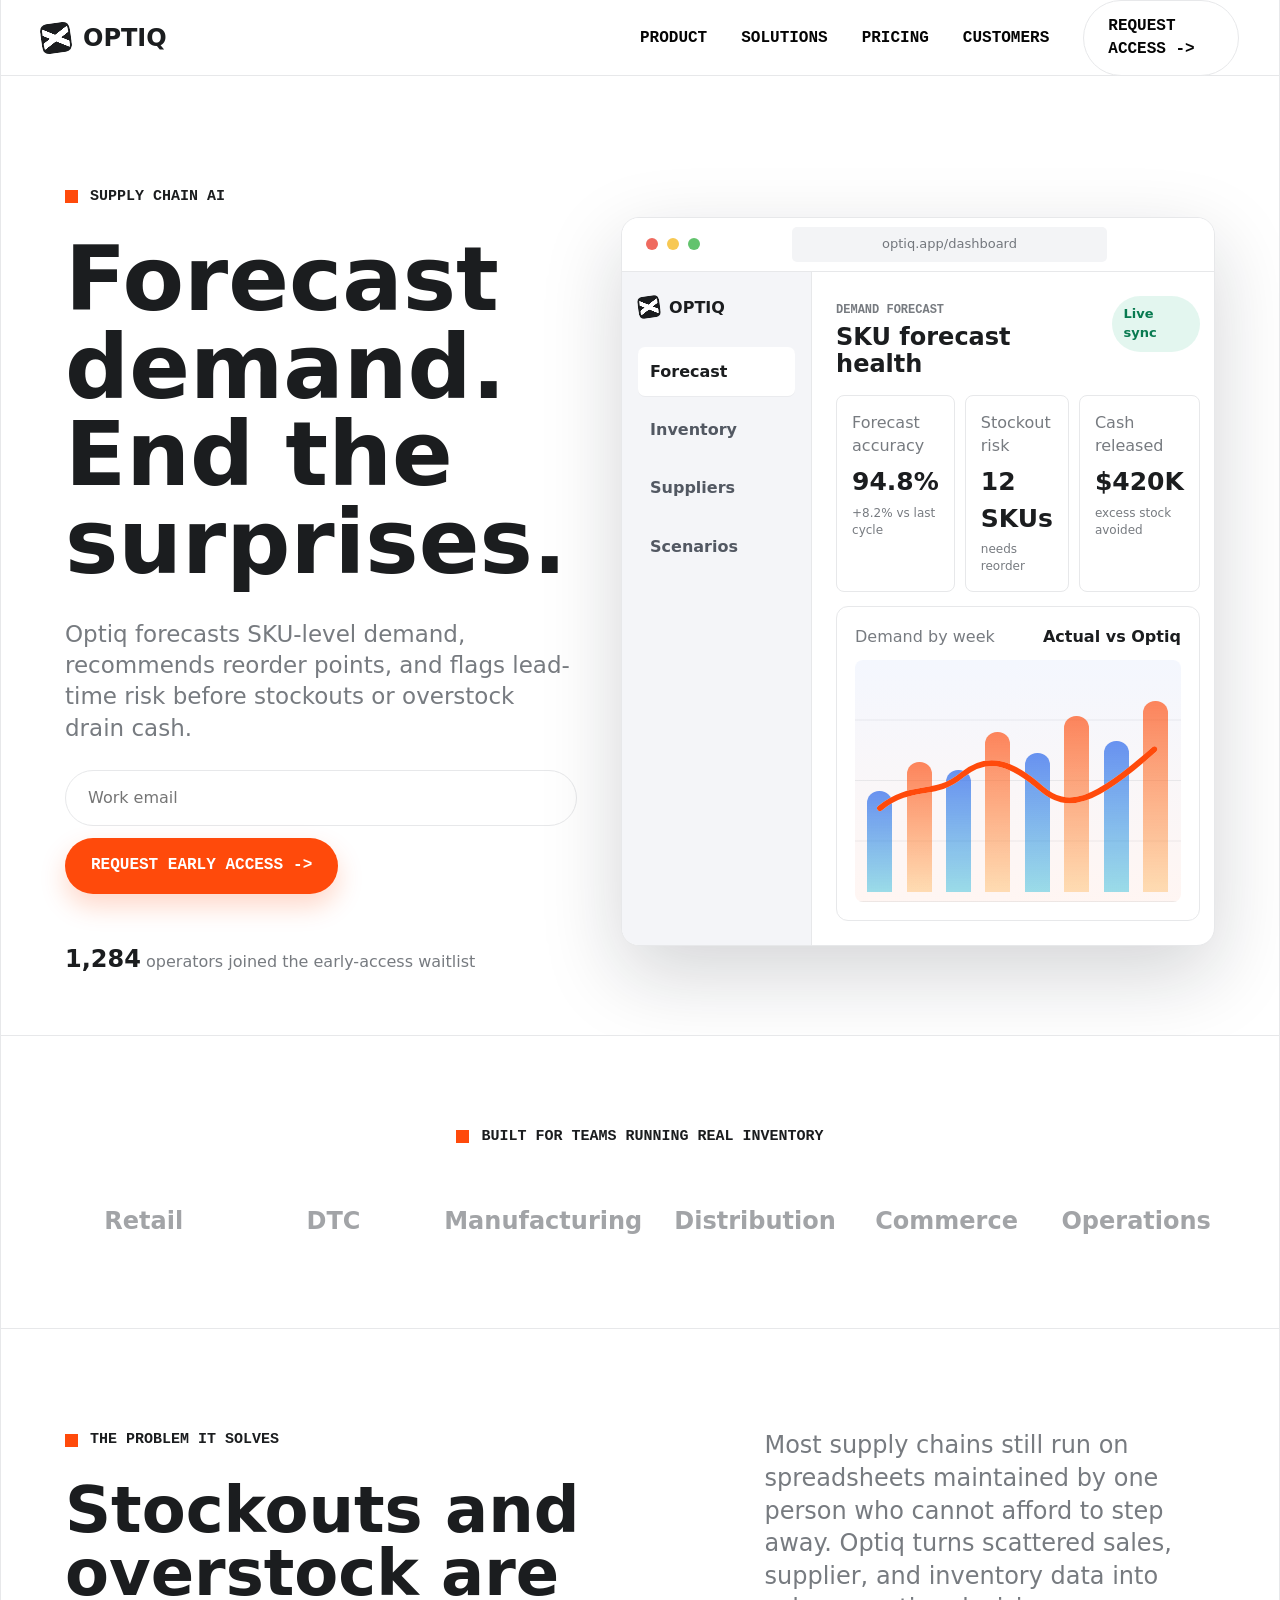
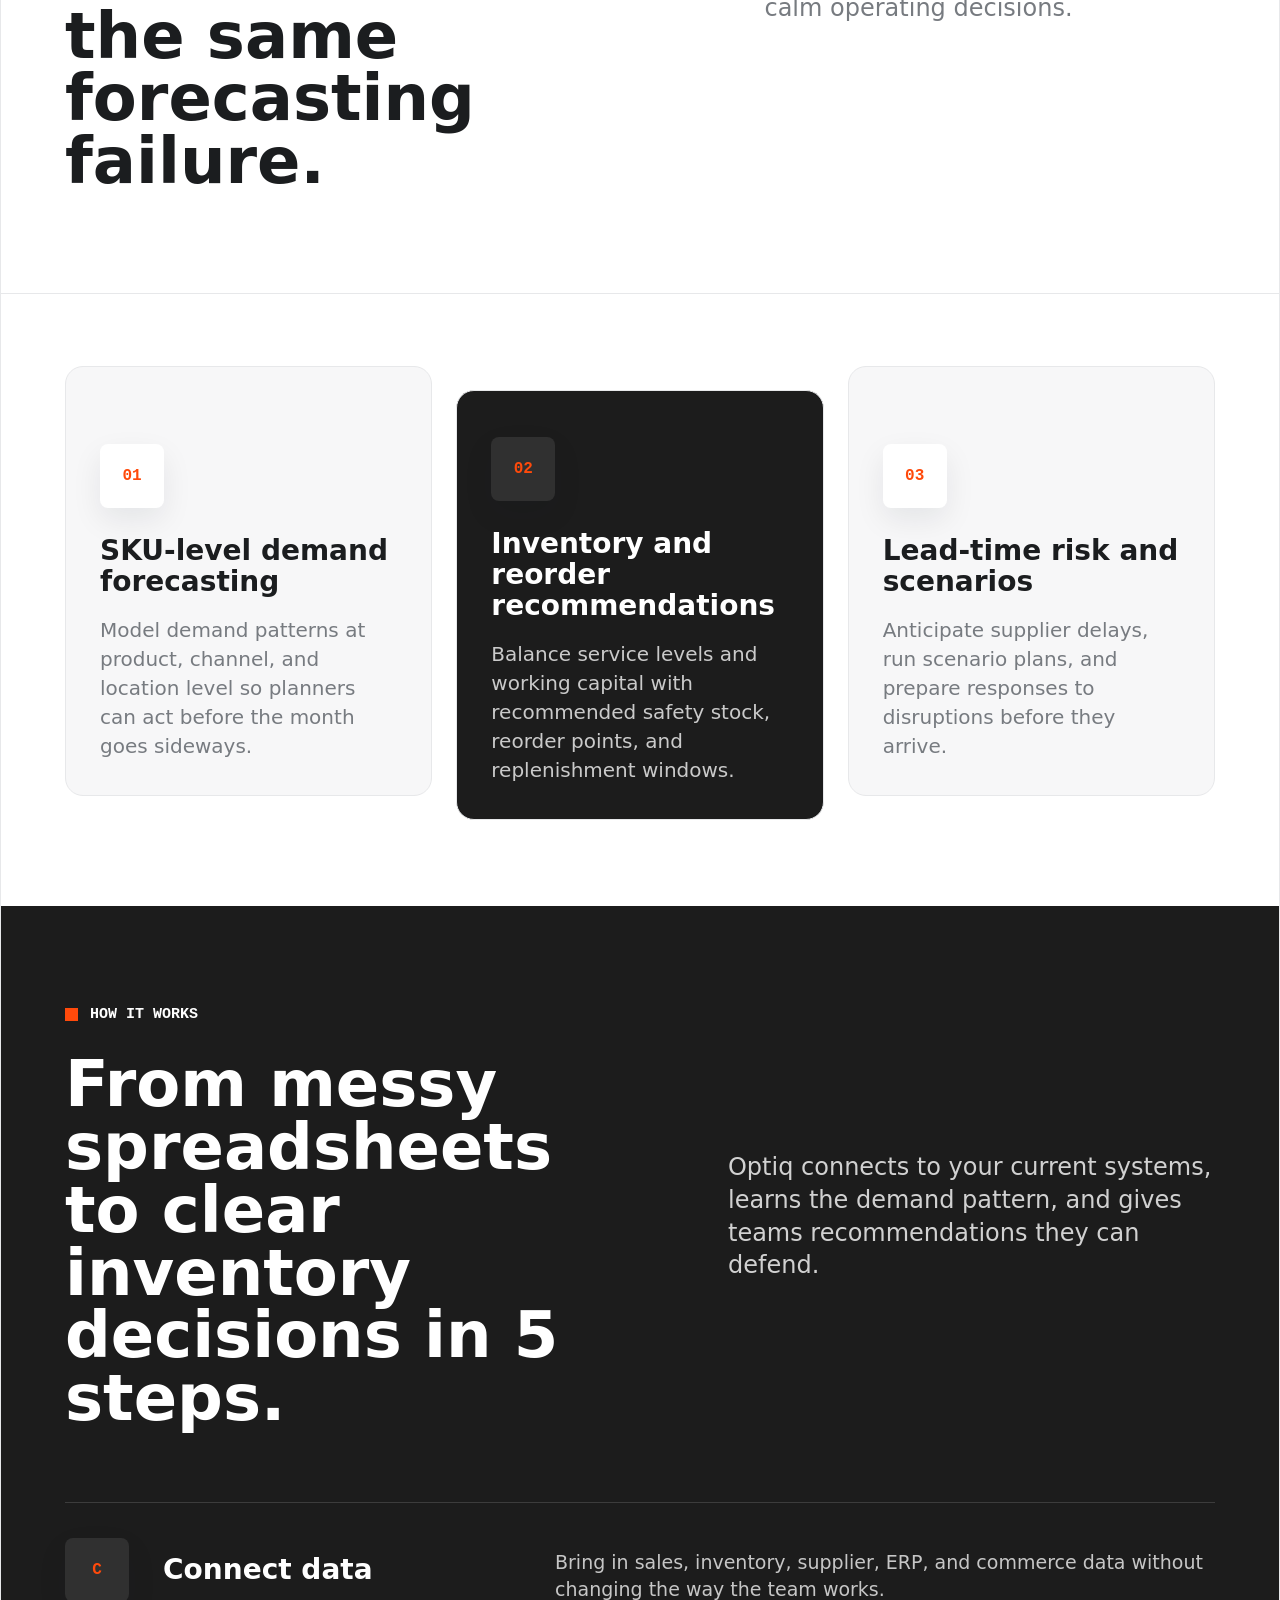
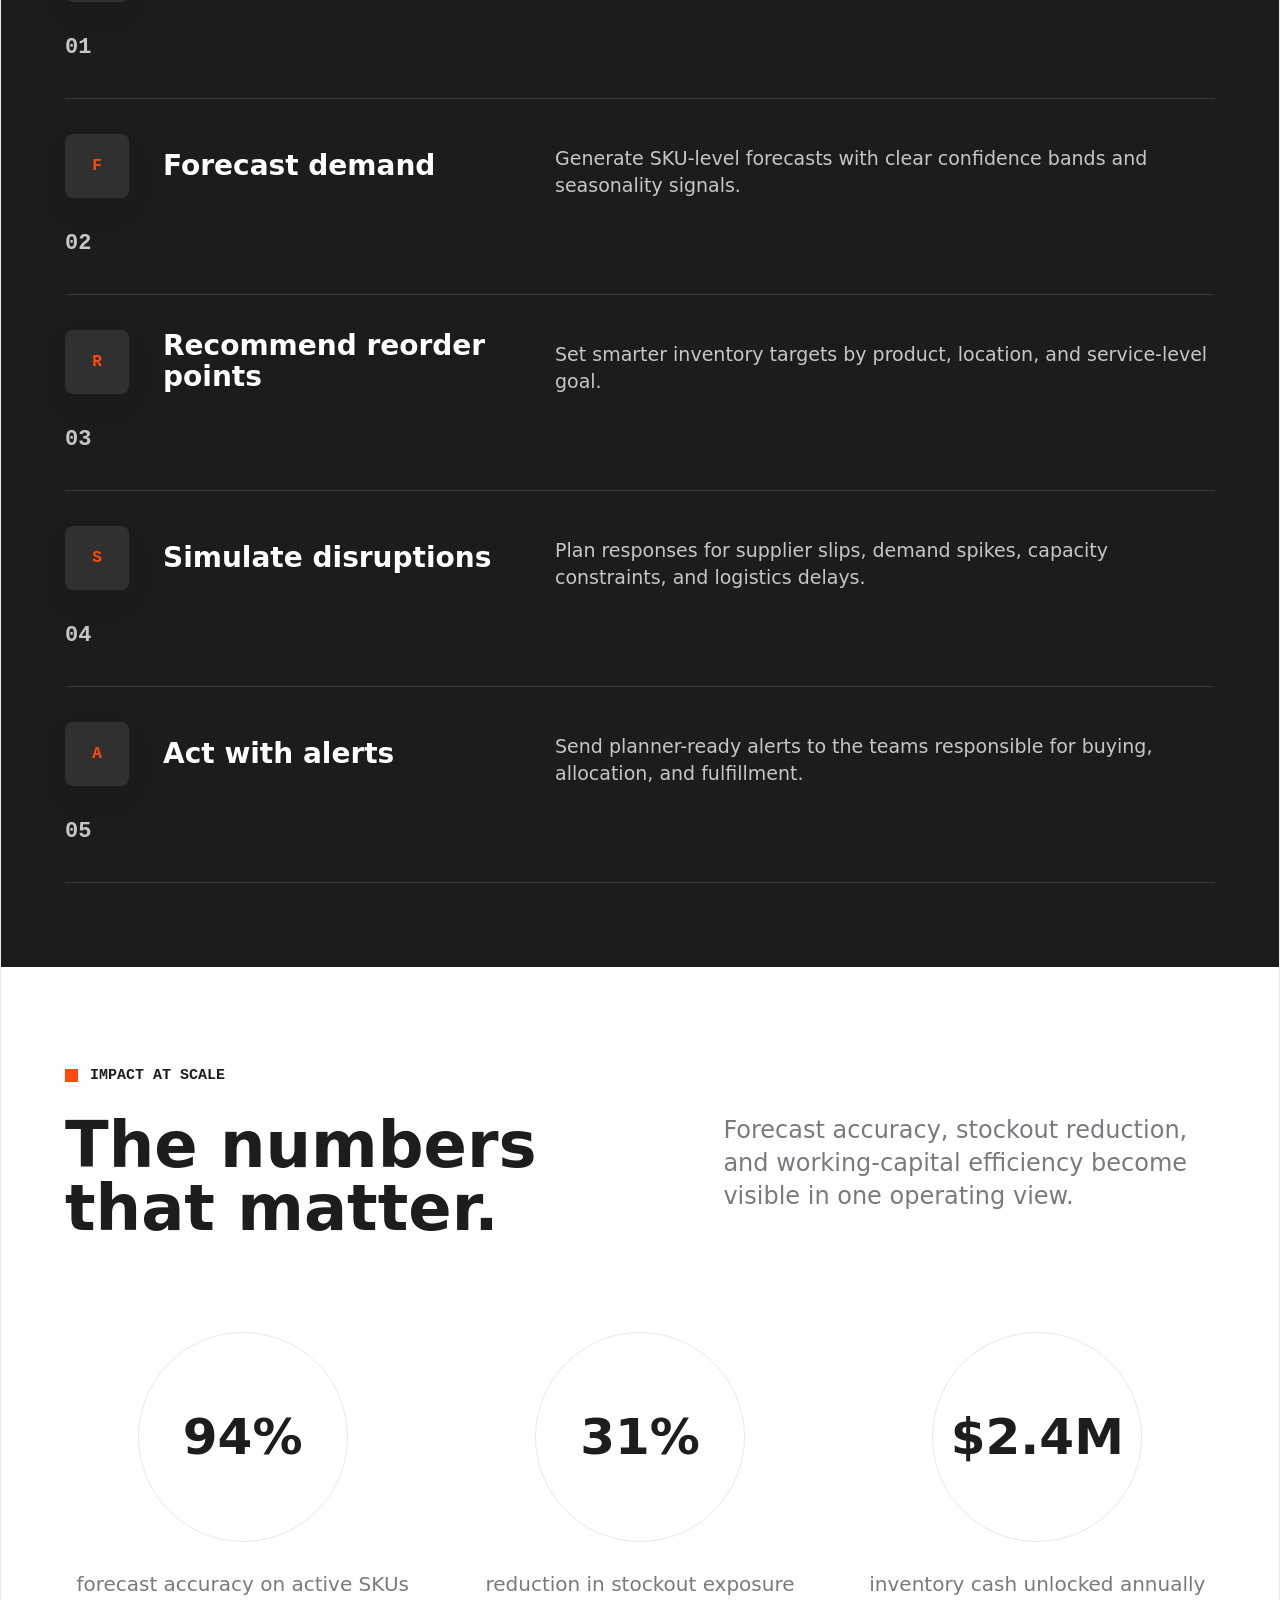
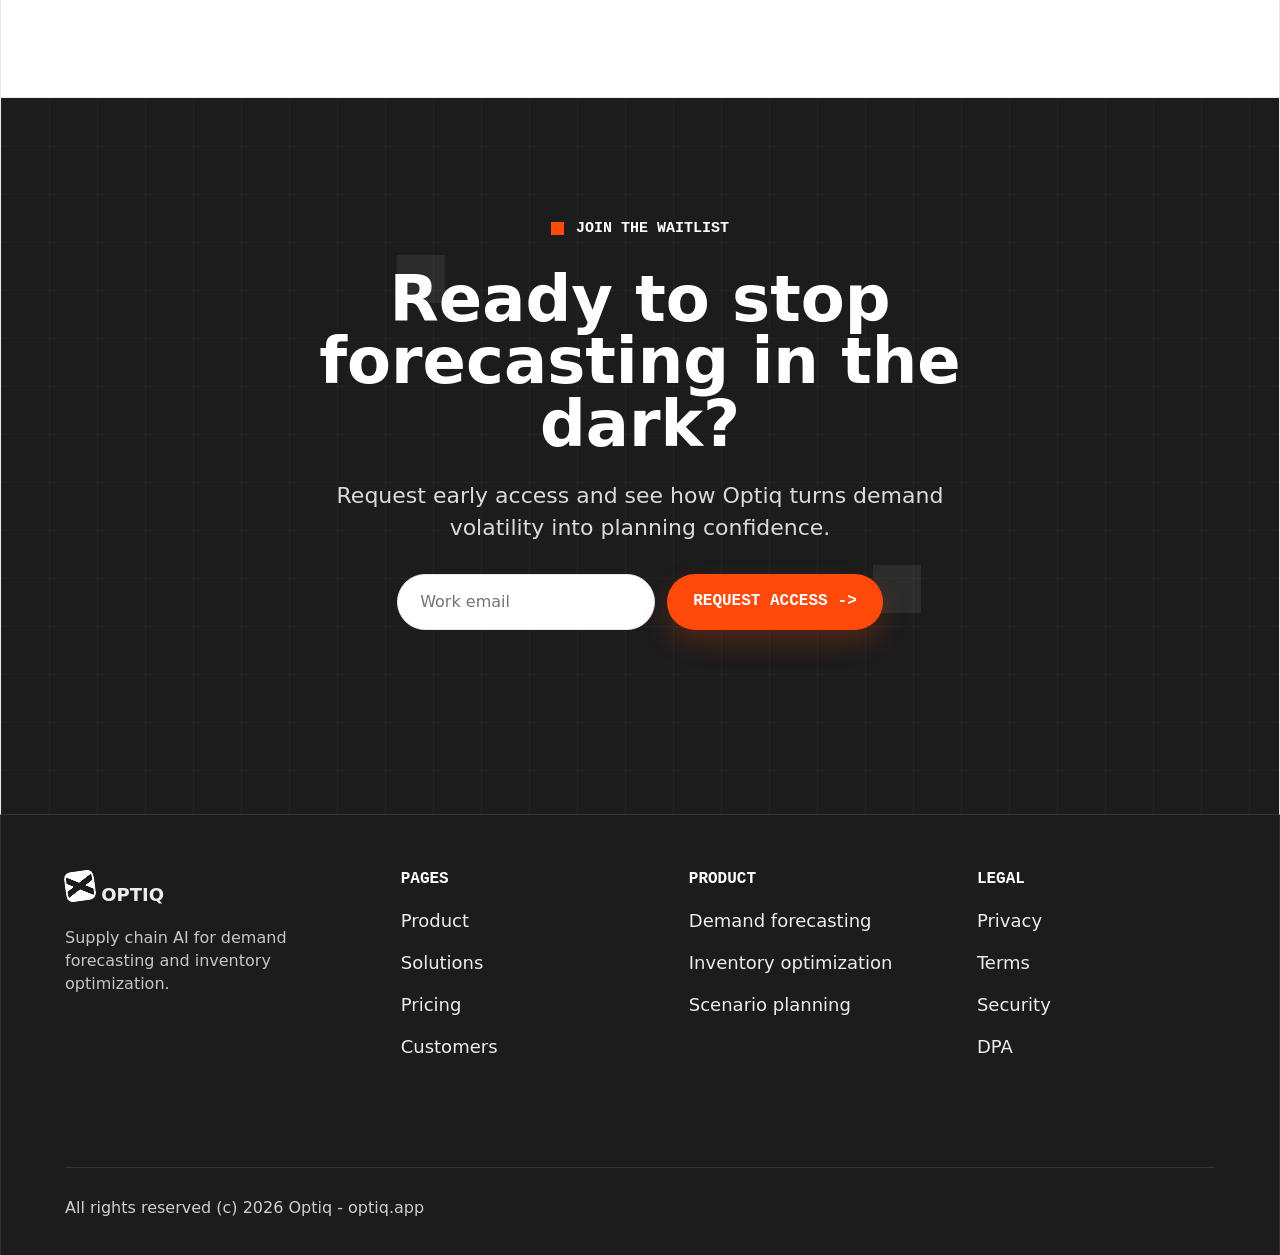
==== index.html @ a468dc21 "Add files via upload" ====
<!doctype html>
<html lang="en">
  <head>
    <meta charset="utf-8">
    <meta name="viewport" content="width=device-width, initial-scale=1">
    <title>Optiq - Demand Forecasting & Inventory Optimization</title>
    <meta name="description" content="Supply chain AI for demand forecasting, inventory optimization, reorder recommendations, lead-time prediction, and scenario planning.">
    <meta property="og:title" content="Optiq - Demand Forecasting & Inventory Optimization">
    <meta property="og:description" content="Forecast demand. End the surprises.">
    <meta property="og:type" content="website">
    <meta property="og:url" content="https://optiq.app">
    <link rel="stylesheet" href="styles.css">
  </head>
  <body>
    <header class="site-header" data-header>
      <a class="brand" href="index.html" aria-label="Optiq home">
        <span class="brand-mark" aria-hidden="true"></span>
        <span>OPTIQ</span>
      </a>
      <button class="menu-toggle" type="button" data-menu-toggle aria-label="Open menu" aria-expanded="false">
        <span></span>
        <span></span>
      </button>
      <nav class="site-nav" data-site-nav aria-label="Primary navigation">
        <a href="product.html">Product</a>
        <a href="solutions.html">Solutions</a>
        <a href="pricing.html">Pricing</a>
        <a href="customers.html">Customers</a>
        <a class="nav-cta" href="#waitlist">Request access <span aria-hidden="true">-&gt;</span></a>
      </nav>
    </header>

    <main>
      <section class="hero page-grid">
        <div class="hero-copy">
          <div class="eyebrow">
            <span></span>
            Supply Chain AI
          </div>
          <h1>Forecast demand. End the surprises.</h1>
          <p class="hero-lede">
            Optiq forecasts SKU-level demand, recommends reorder points, and flags lead-time risk before stockouts or overstock drain cash.
          </p>
          <form class="waitlist-form" data-waitlist-form>
            <label class="sr-only" for="home-email">Work email</label>
            <input id="home-email" type="email" name="email" placeholder="Work email" autocomplete="email" required>
            <button class="btn btn-primary" type="submit">Request early access <span aria-hidden="true">-&gt;</span></button>
            <p class="form-message" data-form-message aria-live="polite"></p>
          </form>
          <div class="counter-line">
            <strong data-waitlist-count>1,284</strong>
            operators joined the early-access waitlist
          </div>
        </div>

        <div class="hero-visual" aria-label="Demand forecast and inventory dashboard mockup">
          <div class="soft-bg"></div>
          <div class="browser-frame dashboard-frame">
            <div class="browser-top">
              <span class="dot red"></span>
              <span class="dot yellow"></span>
              <span class="dot green"></span>
              <span class="url">optiq.app/dashboard</span>
            </div>
            <div class="dashboard-shell">
              <aside class="dash-sidebar">
                <div class="mini-brand">
                  <span class="brand-mark small"></span>
                  <b>OPTIQ</b>
                </div>
                <span class="sidebar-pill active">Forecast</span>
                <span class="sidebar-pill">Inventory</span>
                <span class="sidebar-pill">Suppliers</span>
                <span class="sidebar-pill">Scenarios</span>
              </aside>
              <section class="dash-main">
                <div class="dash-toolbar">
                  <div>
                    <span class="tiny-label">Demand forecast</span>
                    <h2>SKU forecast health</h2>
                  </div>
                  <span class="status-pill">Live sync</span>
                </div>
                <div class="metric-grid">
                  <article>
                    <span>Forecast accuracy</span>
                    <strong>94.8%</strong>
                    <small>+8.2% vs last cycle</small>
                  </article>
                  <article>
                    <span>Stockout risk</span>
                    <strong>12 SKUs</strong>
                    <small>needs reorder</small>
                  </article>
                  <article>
                    <span>Cash released</span>
                    <strong>$420K</strong>
                    <small>excess stock avoided</small>
                  </article>
                </div>
                <div class="forecast-panel">
                  <div class="chart-head">
                    <span>Demand by week</span>
                    <b>Actual vs Optiq</b>
                  </div>
                  <div class="forecast-chart" data-animated-chart>
                    <span style="--h: 48%"></span>
                    <span style="--h: 62%"></span>
                    <span style="--h: 58%"></span>
                    <span style="--h: 76%"></span>
                    <span style="--h: 66%"></span>
                    <span style="--h: 84%"></span>
                    <span style="--h: 72%"></span>
                    <span style="--h: 91%"></span>
                    <svg viewBox="0 0 420 180" role="img" aria-label="Rising forecast line">
                      <path class="chart-path base" d="M18 132 C62 96, 94 118, 132 86 S205 72, 242 104 S315 126, 400 50"></path>
                      <path class="chart-path accent" d="M18 132 C62 96, 94 118, 132 86 S205 72, 242 104 S315 126, 400 50"></path>
                    </svg>
                  </div>
                </div>
              </section>
            </div>
          </div>
        </div>
      </section>

      <section class="logo-band">
        <div class="eyebrow centered"><span></span> Built for teams running real inventory</div>
        <div class="logo-row" aria-label="Example customer segments">
          <span>Retail</span>
          <span>DTC</span>
          <span>Manufacturing</span>
          <span>Distribution</span>
          <span>Commerce</span>
          <span>Operations</span>
        </div>
      </section>

      <section class="split-section">
        <div>
          <div class="eyebrow"><span></span> The problem it solves</div>
          <h2>Stockouts and overstock are the same forecasting failure.</h2>
        </div>
        <p>
          Most supply chains still run on spreadsheets maintained by one person who cannot afford to step away. Optiq turns scattered sales, supplier, and inventory data into calm operating decisions.
        </p>
      </section>

      <section class="feature-strip" id="product">
        <article class="feature-card">
          <div class="feature-icon">01</div>
          <h3>SKU-level demand forecasting</h3>
          <p>Model demand patterns at product, channel, and location level so planners can act before the month goes sideways.</p>
        </article>
        <article class="feature-card dark-card">
          <div class="feature-icon">02</div>
          <h3>Inventory and reorder recommendations</h3>
          <p>Balance service levels and working capital with recommended safety stock, reorder points, and replenishment windows.</p>
        </article>
        <article class="feature-card">
          <div class="feature-icon">03</div>
          <h3>Lead-time risk and scenarios</h3>
          <p>Anticipate supplier delays, run scenario plans, and prepare responses to disruptions before they arrive.</p>
        </article>
      </section>

      <section class="dark-process">
        <div class="process-head">
          <div>
            <div class="eyebrow"><span></span> How it works</div>
            <h2>From messy spreadsheets to clear inventory decisions in 5 steps.</h2>
          </div>
          <p>Optiq connects to your current systems, learns the demand pattern, and gives teams recommendations they can defend.</p>
        </div>
        <div class="process-list">
          <article>
            <span class="process-icon">C</span>
            <h3>Connect data</h3>
            <p>Bring in sales, inventory, supplier, ERP, and commerce data without changing the way the team works.</p>
            <b>01</b>
          </article>
          <article>
            <span class="process-icon">F</span>
            <h3>Forecast demand</h3>
            <p>Generate SKU-level forecasts with clear confidence bands and seasonality signals.</p>
            <b>02</b>
          </article>
          <article>
            <span class="process-icon">R</span>
            <h3>Recommend reorder points</h3>
            <p>Set smarter inventory targets by product, location, and service-level goal.</p>
            <b>03</b>
          </article>
          <article>
            <span class="process-icon">S</span>
            <h3>Simulate disruptions</h3>
            <p>Plan responses for supplier slips, demand spikes, capacity constraints, and logistics delays.</p>
            <b>04</b>
          </article>
          <article>
            <span class="process-icon">A</span>
            <h3>Act with alerts</h3>
            <p>Send planner-ready alerts to the teams responsible for buying, allocation, and fulfillment.</p>
            <b>05</b>
          </article>
        </div>
      </section>

      <section class="metrics-section">
        <div class="eyebrow"><span></span> Impact at scale</div>
        <div class="metrics-head">
          <h2>The numbers that matter.</h2>
          <p>Forecast accuracy, stockout reduction, and working-capital efficiency become visible in one operating view.</p>
        </div>
        <div class="big-metrics">
          <article>
            <strong>94%</strong>
            <span>forecast accuracy on active SKUs</span>
          </article>
          <article>
            <strong>31%</strong>
            <span>reduction in stockout exposure</span>
          </article>
          <article>
            <strong>$2.4M</strong>
            <span>inventory cash unlocked annually</span>
          </article>
        </div>
      </section>

      <section class="cta-dark" id="waitlist">
        <div class="grid-glow"></div>
        <div class="eyebrow centered"><span></span> Join the waitlist</div>
        <h2>Ready to stop forecasting in the dark?</h2>
        <p>Request early access and see how Optiq turns demand volatility into planning confidence.</p>
        <form class="waitlist-form centered-form" data-waitlist-form>
          <label class="sr-only" for="footer-email">Work email</label>
          <input id="footer-email" type="email" name="email" placeholder="Work email" autocomplete="email" required>
          <button class="btn btn-primary" type="submit">Request access <span aria-hidden="true">-&gt;</span></button>
          <p class="form-message" data-form-message aria-live="polite"></p>
        </form>
      </section>
    </main>

    <footer class="site-footer">
      <div class="footer-brand">
        <a class="brand inverse" href="index.html">
          <span class="brand-mark" aria-hidden="true"></span>
          <span>OPTIQ</span>
        </a>
        <p>Supply chain AI for demand forecasting and inventory optimization.</p>
      </div>
      <div>
        <h3>Pages</h3>
        <a href="product.html">Product</a>
        <a href="solutions.html">Solutions</a>
        <a href="pricing.html">Pricing</a>
        <a href="customers.html">Customers</a>
      </div>
      <div>
        <h3>Product</h3>
        <a href="product.html#forecasting">Demand forecasting</a>
        <a href="product.html#inventory">Inventory optimization</a>
        <a href="product.html#scenario">Scenario planning</a>
      </div>
      <div>
        <h3>Legal</h3>
        <a href="#">Privacy</a>
        <a href="#">Terms</a>
        <a href="#">Security</a>
        <a href="#">DPA</a>
      </div>
      <p class="copyright">All rights reserved (c) 2026 Optiq - optiq.app</p>
    </footer>

    <script src="script.js"></script>
  </body>
</html>
---- styles.css ----
:root {
  --ink: #1b1d1f;
  --muted: #777b80;
  --line: #e7e8ea;
  --panel: #f7f7f8;
  --panel-2: #ffffff;
  --dark: #1c1c1c;
  --dark-2: #242424;
  --orange: #ff4a0b;
  --orange-dark: #dd3900;
  --cobalt: #2563eb;
  --cyan: #11b7d8;
  --green: #19b37b;
  --radius: 8px;
  --max: 1440px;
}

* {
  box-sizing: border-box;
}

html {
  scroll-behavior: smooth;
}

body {
  margin: 0;
  color: var(--ink);
  background: #fff;
  font-family: Inter, ui-sans-serif, system-ui, -apple-system, BlinkMacSystemFont, "Segoe UI", sans-serif;
  font-size: 16px;
  line-height: 1.45;
}

body.menu-open {
  overflow: hidden;
}

a {
  color: inherit;
  text-decoration: none;
}

button,
input {
  font: inherit;
}

button {
  cursor: pointer;
}

.sr-only {
  position: absolute;
  width: 1px;
  height: 1px;
  padding: 0;
  margin: -1px;
  overflow: hidden;
  clip: rect(0, 0, 0, 0);
  border: 0;
}

.site-header {
  position: sticky;
  top: 0;
  z-index: 100;
  max-width: var(--max);
  margin: 0 auto;
  height: 76px;
  display: grid;
  grid-template-columns: 1fr auto 1fr;
  align-items: center;
  padding: 0 40px;
  background: rgba(255, 255, 255, 0.94);
  border: 1px solid var(--line);
  border-top: 0;
  backdrop-filter: blur(16px);
}

.brand {
  display: inline-flex;
  align-items: center;
  gap: 12px;
  font-weight: 900;
  letter-spacing: 0;
  font-size: 24px;
}

.brand-mark {
  width: 30px;
  height: 30px;
  display: inline-block;
  border-radius: 7px;
  background:
    linear-gradient(30deg, transparent 42%, #fff 43% 56%, transparent 57%),
    linear-gradient(150deg, transparent 42%, #fff 43% 56%, transparent 57%),
    var(--ink);
  box-shadow: inset 0 0 0 2px var(--ink);
  transform: rotate(-8deg);
}

.brand-mark.small {
  width: 22px;
  height: 22px;
  border-radius: 5px;
}

.brand.inverse .brand-mark {
  background:
    linear-gradient(30deg, transparent 42%, var(--dark) 43% 56%, transparent 57%),
    linear-gradient(150deg, transparent 42%, var(--dark) 43% 56%, transparent 57%),
    #fff;
  box-shadow: inset 0 0 0 2px #fff;
}

.site-nav {
  grid-column: 2 / 4;
  justify-self: end;
  display: flex;
  align-items: center;
  gap: 34px;
  font-family: "Courier New", ui-monospace, monospace;
  font-weight: 700;
  text-transform: uppercase;
  letter-spacing: 0;
}

.site-nav a {
  color: #050505;
  transition: color 0.2s ease;
}

.site-nav a:hover,
.site-nav a[aria-current="page"] {
  color: var(--orange);
}

.nav-cta {
  border: 1px solid var(--line);
  border-radius: 999px;
  padding: 14px 24px;
  background: #fff;
}

.menu-toggle {
  display: none;
  width: 44px;
  height: 44px;
  border: 1px solid var(--line);
  border-radius: 999px;
  background: #fff;
  align-items: center;
  justify-content: center;
  gap: 5px;
  flex-direction: column;
}

.menu-toggle span {
  width: 18px;
  height: 2px;
  background: var(--ink);
}

.page-grid,
.split-section,
.feature-strip,
.dark-process,
.metrics-section,
.cta-dark,
.page-hero,
.product-showcase,
.feature-matrix,
.integration-panel,
.solution-carousel,
.case-stack,
.pricing-grid,
.faq-section,
.testimonial-hero,
.reviews-section,
.logo-band {
  max-width: var(--max);
  margin: 0 auto;
  border-left: 1px solid var(--line);
  border-right: 1px solid var(--line);
}

.hero {
  min-height: calc(100vh - 76px);
  padding: 110px 64px 58px;
  display: grid;
  grid-template-columns: minmax(0, 0.95fr) minmax(520px, 1.05fr);
  align-items: center;
  gap: 72px;
  overflow: hidden;
}

.eyebrow {
  display: flex;
  align-items: center;
  gap: 12px;
  margin-bottom: 28px;
  font-family: "Courier New", ui-monospace, monospace;
  font-size: 15px;
  font-weight: 800;
  text-transform: uppercase;
  color: var(--ink);
}

.eyebrow.centered {
  justify-content: center;
}

.eyebrow span {
  width: 13px;
  height: 13px;
  background: var(--orange);
  display: inline-block;
}

h1,
h2,
h3,
p {
  margin: 0;
}

h1,
h2 {
  letter-spacing: 0;
  line-height: 0.98;
}

h1 {
  font-size: clamp(62px, 7vw, 118px);
  max-width: 900px;
}

h2 {
  font-size: clamp(40px, 5vw, 76px);
}

h3 {
  font-size: 28px;
  line-height: 1.1;
}

.hero-lede {
  margin: 32px 0 26px;
  max-width: 620px;
  color: var(--muted);
  font-size: 23px;
  line-height: 1.36;
}

.waitlist-form {
  display: flex;
  align-items: stretch;
  gap: 12px;
  flex-wrap: wrap;
  max-width: 620px;
}

.waitlist-form input {
  flex: 1 1 220px;
  min-height: 56px;
  border: 1px solid var(--line);
  border-radius: 999px;
  padding: 0 22px;
  outline: none;
  background: #fff;
}

.waitlist-form input:focus {
  border-color: var(--cobalt);
  box-shadow: 0 0 0 4px rgba(37, 99, 235, 0.1);
}

.btn {
  min-height: 56px;
  border: 0;
  border-radius: 999px;
  padding: 0 26px;
  display: inline-flex;
  align-items: center;
  justify-content: center;
  gap: 10px;
  font-family: "Courier New", ui-monospace, monospace;
  font-weight: 900;
  text-transform: uppercase;
  white-space: nowrap;
}

.btn-primary {
  background: var(--orange);
  color: #fff;
  box-shadow: 0 12px 26px rgba(255, 74, 11, 0.22);
}

.btn-primary:hover {
  background: var(--orange-dark);
}

.btn-dark {
  background: var(--dark);
  color: #fff;
}

.form-message {
  width: 100%;
  min-height: 22px;
  color: var(--orange);
  font-size: 14px;
  font-weight: 700;
}

.form-message.success {
  color: var(--green);
}

.counter-line {
  margin-top: 14px;
  color: var(--muted);
}

.counter-line strong {
  color: var(--ink);
  font-size: 24px;
}

.hero-visual {
  position: relative;
  min-height: 640px;
  display: grid;
  align-items: center;
}

.soft-bg {
  position: absolute;
  inset: 24px 0 0 28px;
  border-radius: 28px;
  background:
    radial-gradient(circle at 24% 22%, rgba(255, 210, 125, 0.72), transparent 28%),
    radial-gradient(circle at 88% 24%, rgba(37, 99, 235, 0.22), transparent 28%),
    linear-gradient(135deg, #fff2d6, #eaf5ff 46%, #ffe0d5);
  overflow: hidden;
}

.soft-bg::before,
.soft-bg::after {
  content: "";
  position: absolute;
  border-radius: 999px;
  opacity: 0.54;
}

.soft-bg::before {
  width: 620px;
  height: 180px;
  left: -100px;
  bottom: 40px;
  background: rgba(255, 74, 11, 0.14);
  transform: rotate(-8deg);
}

.soft-bg::after {
  width: 500px;
  height: 220px;
  right: -120px;
  bottom: 80px;
  background: rgba(17, 183, 216, 0.2);
  transform: rotate(14deg);
}

.browser-frame {
  position: relative;
  z-index: 1;
  background: #fff;
  border: 1px solid var(--line);
  border-radius: 18px;
  box-shadow: 0 28px 80px rgba(18, 24, 32, 0.18);
  overflow: hidden;
}

.dashboard-frame {
  margin-left: -28px;
}

.browser-top {
  height: 54px;
  display: flex;
  align-items: center;
  gap: 9px;
  padding: 0 24px;
  border-bottom: 1px solid var(--line);
  background: #fff;
}

.dot {
  width: 12px;
  height: 12px;
  border-radius: 50%;
}

.dot.red {
  background: #ef6a5f;
}

.dot.yellow {
  background: #f7c852;
}

.dot.green {
  background: #62c36d;
}

.url {
  margin-left: auto;
  margin-right: auto;
  width: min(58%, 420px);
  padding: 8px 12px;
  text-align: center;
  border-radius: 5px;
  background: #f3f4f6;
  color: #73777d;
  font-size: 13px;
}

.dashboard-shell {
  display: grid;
  grid-template-columns: 190px 1fr;
  min-height: 500px;
}

.dash-sidebar,
.planning-side {
  background: #f4f5f8;
  border-right: 1px solid var(--line);
  padding: 24px 16px;
}

.mini-brand {
  display: flex;
  align-items: center;
  gap: 9px;
  margin-bottom: 28px;
}

.sidebar-pill {
  display: block;
  padding: 13px 12px;
  border-radius: 7px;
  color: #525862;
  font-weight: 700;
  margin-bottom: 9px;
}

.sidebar-pill.active {
  background: #fff;
  color: var(--ink);
  box-shadow: 0 1px 0 rgba(0, 0, 0, 0.04);
}

.dash-main {
  padding: 24px;
}

.dash-toolbar {
  display: flex;
  justify-content: space-between;
  gap: 20px;
  align-items: flex-start;
  margin-bottom: 18px;
}

.tiny-label,
.starts,
.price-card h3,
.faq-tabs button,
.tier-pill {
  font-family: "Courier New", ui-monospace, monospace;
  text-transform: uppercase;
  font-weight: 800;
}

.tiny-label {
  color: var(--muted);
  font-size: 12px;
}

.dash-toolbar h2 {
  font-size: 24px;
  margin-top: 5px;
  line-height: 1.1;
}

.status-pill {
  display: inline-flex;
  padding: 9px 12px;
  border-radius: 999px;
  background: rgba(25, 179, 123, 0.12);
  color: #087a50;
  font-size: 13px;
  font-weight: 800;
}

.status-pill.blue {
  background: rgba(37, 99, 235, 0.12);
  color: var(--cobalt);
}

.metric-grid {
  display: grid;
  grid-template-columns: repeat(3, 1fr);
  gap: 10px;
  margin-bottom: 14px;
}

.metric-grid article {
  padding: 15px;
  border: 1px solid var(--line);
  border-radius: var(--radius);
  background: #fff;
}

.metric-grid span,
.metric-grid small {
  color: var(--muted);
  display: block;
}

.metric-grid strong {
  display: block;
  margin: 7px 0 4px;
  font-size: 25px;
}

.metric-grid small {
  font-size: 12px;
}

.forecast-panel {
  padding: 18px;
  border: 1px solid var(--line);
  border-radius: 12px;
  background: #fff;
}

.forecast-panel.compact {
  margin-top: 18px;
}

.chart-head {
  display: flex;
  justify-content: space-between;
  color: var(--muted);
  margin-bottom: 12px;
}

.chart-head b {
  color: var(--ink);
}

.forecast-chart {
  position: relative;
  height: 242px;
  display: grid;
  grid-template-columns: repeat(8, 1fr);
  align-items: end;
  gap: 14px;
  padding: 22px 12px 10px;
  border-radius: var(--radius);
  background:
    linear-gradient(to top, rgba(31, 41, 55, 0.08) 1px, transparent 1px) 0 0 / 100% 25%,
    linear-gradient(180deg, rgba(37, 99, 235, 0.05), rgba(255, 74, 11, 0.05));
  overflow: hidden;
}

.forecast-chart span {
  height: var(--h);
  border-radius: 12px 12px 0 0;
  background: linear-gradient(180deg, rgba(37, 99, 235, 0.95), rgba(17, 183, 216, 0.58));
  opacity: 0.72;
  transform-origin: bottom;
  animation: barGrow 1.1s ease both;
}

.forecast-chart span:nth-child(even) {
  background: linear-gradient(180deg, rgba(255, 74, 11, 0.92), rgba(255, 180, 80, 0.55));
}

.forecast-chart svg {
  position: absolute;
  inset: 14px 12px 20px;
  width: calc(100% - 24px);
  height: calc(100% - 34px);
  pointer-events: none;
}

.chart-path {
  fill: none;
  stroke-width: 8;
  stroke-linecap: round;
}

.chart-path.base {
  stroke: rgba(255, 255, 255, 0.85);
}

.chart-path.accent {
  stroke: var(--orange);
  stroke-dasharray: 700;
  stroke-dashoffset: 700;
  animation: drawLine 2.4s ease forwards;
}

@keyframes barGrow {
  from {
    transform: scaleY(0);
  }
  to {
    transform: scaleY(1);
  }
}

@keyframes drawLine {
  to {
    stroke-dashoffset: 0;
  }
}

.logo-band {
  padding: 90px 64px;
  border-top: 1px solid var(--line);
  border-bottom: 1px solid var(--line);
}

.logo-row {
  margin-top: 56px;
  display: grid;
  grid-template-columns: repeat(6, 1fr);
  gap: 32px;
  align-items: center;
  color: #a2a4a7;
  font-size: 24px;
  font-weight: 900;
  text-align: center;
}

.split-section {
  padding: 100px 64px;
  display: grid;
  grid-template-columns: minmax(0, 1.1fr) minmax(320px, 0.8fr);
  gap: 80px;
  border-bottom: 1px solid var(--line);
}

.split-section p,
.metrics-head p,
.page-hero p,
.process-head p,
.integration-panel p {
  color: var(--muted);
  font-size: 24px;
  line-height: 1.36;
}

.feature-strip {
  display: grid;
  grid-template-columns: repeat(3, 1fr);
  gap: 24px;
  padding: 72px 64px 110px;
}

.feature-card {
  min-height: 430px;
  padding: 34px;
  border: 1px solid var(--line);
  border-radius: 18px;
  background: var(--panel);
  display: flex;
  flex-direction: column;
  justify-content: flex-end;
}

.feature-card.dark-card {
  background: var(--dark);
  color: #fff;
  transform: translateY(24px);
}

.feature-card p {
  margin-top: 18px;
  color: var(--muted);
  font-size: 20px;
}

.feature-card.dark-card p {
  color: #cacaca;
}

.feature-icon,
.matrix-icon,
.process-icon {
  width: 64px;
  height: 64px;
  display: inline-flex;
  align-items: center;
  justify-content: center;
  margin-bottom: 28px;
  border-radius: var(--radius);
  background: #fff;
  color: var(--orange);
  font-family: "Courier New", ui-monospace, monospace;
  font-weight: 900;
  box-shadow: 0 12px 30px rgba(18, 24, 32, 0.08);
}

.dark-card .feature-icon {
  background: #303030;
}

.dark-process {
  background: var(--dark);
  color: #fff;
  padding: 98px 64px 84px;
}

.process-head {
  display: grid;
  grid-template-columns: 1fr 0.85fr;
  gap: 90px;
  align-items: center;
  padding-bottom: 72px;
  border-bottom: 1px solid rgba(255, 255, 255, 0.14);
}

.dark-process .eyebrow,
.cta-dark .eyebrow {
  color: #fff;
}

.process-head p {
  color: #d1d1d1;
}

.process-list article {
  position: relative;
  display: grid;
  grid-template-columns: 70px 1fr auto;
  gap: 28px;
  align-items: center;
  padding: 34px 0;
  border-bottom: 1px solid rgba(255, 255, 255, 0.12);
}

.process-list p {
  margin-top: 12px;
  max-width: 660px;
  color: #c6c6c6;
  font-size: 19px;
}

.process-list b {
  color: #c6c6c6;
  font-family: "Courier New", ui-monospace, monospace;
  font-size: 22px;
}

.process-icon {
  margin: 0;
  background: #303030;
}

.metrics-section {
  padding: 98px 64px;
  border-bottom: 1px solid var(--line);
}

.metrics-head {
  display: grid;
  grid-template-columns: 1fr 0.85fr;
  gap: 80px;
}

.big-metrics {
  margin-top: 92px;
  display: grid;
  grid-template-columns: repeat(3, 1fr);
  gap: 42px;
  text-align: center;
}

.big-metrics article {
  display: grid;
  justify-items: center;
  gap: 28px;
}

.big-metrics strong {
  width: 210px;
  height: 210px;
  display: inline-flex;
  align-items: center;
  justify-content: center;
  border: 1px solid var(--line);
  border-radius: 50%;
  font-size: 50px;
  font-weight: 600;
}

.big-metrics span {
  max-width: 360px;
  color: var(--muted);
  font-size: 20px;
}

.cta-dark {
  position: relative;
  overflow: hidden;
  min-height: 520px;
  display: grid;
  justify-items: center;
  align-content: center;
  text-align: center;
  padding: 120px 24px;
  background: var(--dark);
  color: #fff;
  border-bottom: 1px solid rgba(255, 255, 255, 0.1);
}

.grid-glow {
  position: absolute;
  inset: 0;
  opacity: 0.72;
  background:
    linear-gradient(rgba(255, 255, 255, 0.045) 1px, transparent 1px) 0 0 / 48px 48px,
    linear-gradient(90deg, rgba(255, 255, 255, 0.045) 1px, transparent 1px) 0 0 / 48px 48px;
}

.grid-glow::before,
.grid-glow::after {
  content: "";
  position: absolute;
  width: 48px;
  height: 48px;
  background: rgba(255, 255, 255, 0.1);
}

.grid-glow::before {
  left: 31%;
  top: 22%;
}

.grid-glow::after {
  right: 28%;
  bottom: 28%;
}

.cta-dark > *:not(.grid-glow) {
  position: relative;
  z-index: 1;
}

.cta-dark h2 {
  max-width: 840px;
  margin-bottom: 24px;
}

.cta-dark p {
  max-width: 640px;
  color: #dadada;
  font-size: 22px;
  margin-bottom: 30px;
}

.centered-form {
  justify-content: center;
}

.site-footer {
  max-width: var(--max);
  margin: 0 auto;
  padding: 56px 64px 36px;
  display: grid;
  grid-template-columns: 1.2fr repeat(3, 1fr);
  gap: 50px;
  background: var(--dark);
  color: #fff;
  border-left: 1px solid #333;
  border-right: 1px solid #333;
}

.site-footer h3 {
  font-family: "Courier New", ui-monospace, monospace;
  text-transform: uppercase;
  font-size: 16px;
  margin-bottom: 20px;
}

.site-footer a {
  display: block;
  color: #ededed;
  margin: 0 0 16px;
  font-size: 18px;
}

.footer-brand p {
  margin-top: 18px;
  color: #c6c6c6;
  max-width: 320px;
}

.copyright {
  grid-column: 1 / -1;
  margin-top: 40px;
  padding-top: 28px;
  border-top: 1px solid #333;
  color: #cfcfcf;
}

.page-hero {
  padding: 130px 64px 110px;
  text-align: center;
  border-bottom: 1px solid var(--line);
}

.page-hero h1 {
  margin: 0 auto;
  font-size: clamp(52px, 6vw, 92px);
}

.page-hero p {
  margin: 28px auto 0;
  max-width: 820px;
}

.product-showcase {
  padding: 70px 64px 110px;
  background: linear-gradient(180deg, #fff, #f6f8fb);
}

.wide-dashboard {
  max-width: 1180px;
  margin: 0 auto;
}

.planning-grid {
  display: grid;
  grid-template-columns: 230px 1fr;
  min-height: 650px;
}

.planning-main {
  padding: 28px;
}

.sku-table {
  border: 1px solid var(--line);
  border-radius: var(--radius);
  overflow: hidden;
}

.sku-row {
  display: grid;
  grid-template-columns: 1fr 1fr 1fr 1fr;
  gap: 14px;
  align-items: center;
  padding: 16px 18px;
  border-bottom: 1px solid var(--line);
}

.sku-row:last-child {
  border-bottom: 0;
}

.sku-row.head {
  background: #f8f9fb;
  color: var(--muted);
  font-size: 13px;
  font-weight: 800;
}

.sku-row b {
  justify-self: start;
  padding: 6px 10px;
  border-radius: 999px;
  background: rgba(255, 74, 11, 0.12);
  color: var(--orange);
}

.sku-row b.calm {
  background: rgba(25, 179, 123, 0.12);
  color: #087a50;
}

.feature-matrix {
  padding: 100px 64px;
  display: grid;
  grid-template-columns: repeat(3, 1fr);
  gap: 24px;
}

.feature-matrix article {
  min-height: 300px;
  padding: 32px;
  border: 1px solid var(--line);
  border-radius: 16px;
  background: #fff;
}

.feature-matrix h2 {
  font-size: 30px;
}

.feature-matrix p {
  margin-top: 16px;
  color: var(--muted);
  font-size: 18px;
}

.matrix-icon {
  margin-bottom: 34px;
  color: var(--cobalt);
}

.integration-panel {
  padding: 110px 64px 130px;
  text-align: center;
  border-top: 1px solid var(--line);
  border-bottom: 1px solid var(--line);
}

.integration-panel h2 {
  max-width: 850px;
  margin: 0 auto 70px;
}

.integration-grid {
  max-width: 880px;
  margin: 0 auto;
  display: grid;
  grid-template-columns: repeat(8, 1fr);
  gap: 20px;
  mask-image: linear-gradient(90deg, transparent, #000 12%, #000 88%, transparent);
}

.integration-grid span {
  height: 82px;
  display: inline-flex;
  align-items: center;
  justify-content: center;
  border: 1px solid var(--line);
  border-radius: 14px;
  background: #fff;
  box-shadow: 0 18px 35px rgba(19, 26, 34, 0.06);
  color: var(--cobalt);
  font-family: "Courier New", ui-monospace, monospace;
  font-weight: 900;
}

.solution-carousel,
.reviews-section {
  padding: 90px 0 100px;
  overflow: hidden;
}

.carousel-head {
  padding: 0 64px 58px;
  display: flex;
  justify-content: space-between;
  align-items: end;
  gap: 40px;
  border-bottom: 1px solid var(--line);
}

.carousel-head h2 {
  max-width: 900px;
}

.carousel-actions {
  display: flex;
  gap: 12px;
}

.carousel-actions button {
  width: 58px;
  height: 58px;
  border: 0;
  border-radius: 50%;
  background: var(--dark);
  color: #fff;
  font-size: 22px;
  font-weight: 900;
}

.solution-track,
.review-track {
  display: flex;
  gap: 24px;
  padding: 64px;
  overflow-x: auto;
  scroll-snap-type: x mandatory;
  scrollbar-width: thin;
}

.solution-card,
.review-card {
  flex: 0 0 min(520px, 78vw);
  min-height: 520px;
  scroll-snap-align: center;
  padding: 32px;
  border: 1px solid var(--line);
  border-radius: 18px;
  background: var(--panel);
}

.solution-card.dark-feature {
  color: #fff;
  background: var(--dark);
}

.solution-art,
.case-visual,
.testimonial-bg {
  border-radius: 16px;
  background:
    linear-gradient(180deg, rgba(0, 0, 0, 0.04), rgba(0, 0, 0, 0.45)),
    linear-gradient(135deg, #9ed7ff, #fff1b4 38%, #ff7d4b 74%, #1a1a1a);
}

.solution-art {
  height: 210px;
  margin-bottom: 28px;
}

.manufacturing-art {
  background:
    linear-gradient(180deg, rgba(0, 0, 0, 0.08), rgba(0, 0, 0, 0.55)),
    linear-gradient(135deg, #111, #2352a9 28%, #64d0d5 58%, #fb7c2c);
}

.distribution-art {
  background:
    linear-gradient(180deg, rgba(0, 0, 0, 0.04), rgba(0, 0, 0, 0.4)),
    linear-gradient(135deg, #d8f7e7, #7dd3fc 35%, #2563eb 70%, #111827);
}

.solution-card p,
.review-card p {
  margin: 16px 0 26px;
  color: var(--muted);
  font-size: 20px;
}

.dark-feature p,
.dark-feature li {
  color: #d5d5d5;
}

.solution-card ul,
.price-card ul {
  list-style: none;
  padding: 0;
  margin: 0;
}

.solution-card li,
.price-card li {
  position: relative;
  padding-left: 34px;
  margin: 16px 0;
}

.solution-card li::before,
.price-card li::before {
  content: "";
  position: absolute;
  left: 2px;
  top: 7px;
  width: 13px;
  height: 7px;
  border-left: 2px solid var(--orange);
  border-bottom: 2px solid var(--orange);
  transform: rotate(-45deg);
}

.case-stack {
  padding: 98px 64px;
  border-top: 1px solid var(--line);
}

.case-stack > h2 {
  margin-bottom: 70px;
}

.case-stack article {
  display: grid;
  grid-template-columns: minmax(0, 0.95fr) minmax(420px, 1fr);
  gap: 70px;
  align-items: center;
  padding: 46px 0;
  border-top: 1px solid var(--line);
}

.case-stack h3 {
  font-size: clamp(34px, 4vw, 56px);
  max-width: 760px;
}

.case-stack p {
  max-width: 680px;
  color: var(--muted);
  font-size: 20px;
}

.case-metrics {
  display: grid;
  grid-template-columns: repeat(2, minmax(0, 1fr));
  gap: 26px;
  margin: 34px 0;
  padding: 28px 0;
  border-top: 1px solid var(--line);
  border-bottom: 1px solid var(--line);
}

.case-metrics span {
  color: var(--muted);
  font-size: 19px;
}

.case-metrics b {
  display: block;
  color: var(--ink);
  font-size: 42px;
}

.case-visual {
  min-height: 440px;
  display: grid;
  place-items: center;
  color: #fff;
  font-size: 48px;
  font-weight: 900;
  text-align: center;
  overflow: hidden;
}

.case-one,
.customer-one {
  background:
    linear-gradient(180deg, rgba(0, 0, 0, 0.02), rgba(0, 0, 0, 0.48)),
    linear-gradient(135deg, #f9d57f, #a7f3d0 32%, #2563eb 68%, #111);
}

.case-two,
.customer-two {
  background:
    linear-gradient(180deg, rgba(0, 0, 0, 0.02), rgba(0, 0, 0, 0.48)),
    linear-gradient(135deg, #dbeafe, #22d3ee 32%, #ff4a0b 70%, #111);
}

.pricing-hero {
  background: #fafafa;
}

.billing-toggle,
.faq-tabs {
  display: inline-flex;
  align-items: center;
  padding: 6px;
  margin-top: 34px;
  border: 1px solid var(--line);
  border-radius: 999px;
  background: #fff;
}

.billing-toggle button,
.faq-tabs button {
  border: 0;
  background: transparent;
  border-radius: 999px;
  padding: 12px 22px;
  color: var(--muted);
}

.billing-toggle button.active,
.faq-tabs button.active {
  background: var(--dark);
  color: #fff;
}

.pricing-grid {
  padding: 78px 64px 120px;
  display: grid;
  grid-template-columns: repeat(3, 1fr);
  gap: 24px;
  background: #f7f7f8;
}

.price-card {
  position: relative;
  padding: 56px 32px 42px;
  background: #fff;
  border: 1px solid var(--line);
  border-radius: 20px;
}

.price-card.featured {
  border-color: var(--orange);
  box-shadow: 0 0 0 1px var(--orange);
}

.tier-pill {
  position: absolute;
  left: 50%;
  top: 0;
  transform: translate(-50%, -50%);
  padding: 10px 26px;
  border: 1px solid var(--line);
  border-radius: 999px;
  background: #fff;
  box-shadow: 0 8px 20px rgba(0, 0, 0, 0.08);
}

.tier-pill.orange {
  background: var(--orange);
  border-color: var(--orange);
  color: #fff;
}

.starts {
  margin-top: 22px;
  color: var(--muted);
}

.price-card h2 {
  margin: 22px 0;
  font-size: 56px;
}

.price-card h2 small {
  color: var(--muted);
  font-size: 18px;
}

.price-card > p {
  color: var(--muted);
  font-size: 20px;
  min-height: 118px;
}

.price-card .btn {
  width: 100%;
  margin: 28px 0 34px;
}

.price-card hr {
  border: 0;
  border-top: 1px solid var(--line);
  margin-bottom: 34px;
}

.price-card h3 {
  margin-bottom: 18px;
  color: var(--muted);
  font-size: 16px;
}

.faq-section {
  padding: 100px 64px 120px;
  text-align: center;
  background: #fafafa;
}

.faq-section h2 {
  max-width: 820px;
  margin: 0 auto 36px;
}

.faq-list {
  max-width: 920px;
  margin: 32px auto 0;
  text-align: left;
}

.faq-list.hidden {
  display: none;
}

.faq-item {
  margin-bottom: 12px;
  border: 1px solid var(--line);
  border-radius: 12px;
  background: #fff;
  overflow: hidden;
}

.faq-item button {
  width: 100%;
  display: flex;
  justify-content: space-between;
  align-items: center;
  gap: 20px;
  padding: 24px;
  border: 0;
  background: #fff;
  color: var(--ink);
  font-family: "Courier New", ui-monospace, monospace;
  font-size: 18px;
  font-weight: 900;
  text-align: left;
  text-transform: uppercase;
}

.faq-item button span {
  width: 14px;
  height: 14px;
  border-right: 2px solid var(--orange);
  border-bottom: 2px solid var(--orange);
  transform: rotate(45deg);
  transition: transform 0.2s ease;
}

.faq-item.open button span {
  transform: rotate(225deg);
}

.faq-item p {
  display: none;
  padding: 0 24px 24px;
  color: var(--muted);
  font-size: 20px;
}

.faq-item.open p {
  display: block;
}

.testimonial-hero {
  position: relative;
  min-height: 640px;
  padding: 70px 64px;
  display: grid;
  place-items: center;
  overflow: hidden;
}

.testimonial-bg {
  position: absolute;
  inset: 70px 64px;
  background:
    linear-gradient(180deg, rgba(0, 0, 0, 0.2), rgba(0, 0, 0, 0.58)),
    linear-gradient(135deg, #0c141f, #1b563f 38%, #f4d36f 75%, #111);
}

.testimonial-hero article {
  position: relative;
  z-index: 1;
  max-width: 780px;
  padding: 54px;
  border: 1px solid rgba(255, 255, 255, 0.14);
  border-radius: 18px;
  color: #fff;
  text-align: center;
  background: rgba(0, 0, 0, 0.58);
  backdrop-filter: blur(18px);
}

.testimonial-hero h2 {
  font-size: clamp(32px, 4vw, 54px);
  line-height: 1.18;
}

.quote-mark {
  color: var(--orange);
  font-size: 72px;
  font-weight: 900;
  line-height: 0.8;
}

.person {
  margin-top: 34px;
  display: inline-flex;
  align-items: center;
  gap: 14px;
  text-align: left;
}

.person b,
.person span {
  display: block;
}

.person span {
  color: #787d83;
}

.testimonial-hero .person span {
  color: #d7d7d7;
}

.avatar {
  width: 54px;
  height: 54px;
  border-radius: 50%;
  background:
    radial-gradient(circle at 50% 36%, #ffd7b8 0 18%, transparent 19%),
    radial-gradient(circle at 50% 82%, #1f2937 0 34%, transparent 35%),
    linear-gradient(135deg, #f2c7a7, #23364f);
  display: inline-block;
}

.a2 {
  background:
    radial-gradient(circle at 50% 35%, #f8c99f 0 18%, transparent 19%),
    radial-gradient(circle at 50% 82%, #1a1a1a 0 34%, transparent 35%),
    linear-gradient(135deg, #cbd5e1, #475569);
}

.a3 {
  background:
    radial-gradient(circle at 50% 35%, #eabf9f 0 18%, transparent 19%),
    radial-gradient(circle at 50% 82%, #1e3a8a 0 34%, transparent 35%),
    linear-gradient(135deg, #dbeafe, #0f172a);
}

.a4 {
  background:
    radial-gradient(circle at 50% 35%, #f1c2a9 0 18%, transparent 19%),
    radial-gradient(circle at 50% 82%, #064e3b 0 34%, transparent 35%),
    linear-gradient(135deg, #fef3c7, #2dd4bf);
}

.review-card {
  min-height: 430px;
  display: flex;
  flex-direction: column;
  justify-content: space-between;
}

.review-card p {
  color: var(--ink);
  font-size: 26px;
  line-height: 1.36;
}

@media (max-width: 1180px) {
  .hero {
    grid-template-columns: 1fr;
    padding-top: 80px;
  }

  .hero-visual {
    min-height: 560px;
  }

  .dashboard-frame {
    margin-left: 0;
  }

  .feature-strip,
  .feature-matrix,
  .pricing-grid {
    grid-template-columns: 1fr 1fr;
  }

  .feature-card.dark-card {
    transform: none;
  }

  .case-stack article {
    grid-template-columns: 1fr;
  }
}

@media (max-width: 860px) {
  .site-header {
    grid-template-columns: 1fr auto;
    height: 70px;
    padding: 0 18px;
  }

  .menu-toggle {
    display: inline-flex;
  }

  .site-nav {
    position: fixed;
    inset: 70px 12px auto 12px;
    display: none;
    grid-column: auto;
    flex-direction: column;
    align-items: stretch;
    gap: 0;
    padding: 14px;
    border: 1px solid var(--line);
    border-radius: 14px;
    background: #fff;
    box-shadow: 0 20px 60px rgba(0, 0, 0, 0.14);
  }

  .site-nav.open {
    display: flex;
  }

  .site-nav a {
    padding: 16px 12px;
  }

  .nav-cta {
    text-align: center;
    margin-top: 8px;
  }

  .brand {
    font-size: 21px;
  }

  .hero,
  .split-section,
  .dark-process,
  .metrics-section,
  .page-hero,
  .product-showcase,
  .feature-matrix,
  .integration-panel,
  .case-stack,
  .faq-section,
  .testimonial-hero,
  .logo-band {
    padding-left: 22px;
    padding-right: 22px;
  }

  .hero {
    padding-top: 62px;
    gap: 38px;
  }

  h1 {
    font-size: 55px;
  }

  h2 {
    font-size: 42px;
  }

  .hero-lede,
  .split-section p,
  .metrics-head p,
  .page-hero p,
  .process-head p {
    font-size: 20px;
  }

  .hero-visual {
    min-height: auto;
  }

  .soft-bg {
    inset: 0;
  }

  .dashboard-shell,
  .planning-grid {
    grid-template-columns: 1fr;
  }

  .dash-sidebar,
  .planning-side {
    display: none;
  }

  .url {
    width: 62%;
    font-size: 11px;
  }

  .metric-grid,
  .feature-strip,
  .feature-matrix,
  .pricing-grid,
  .big-metrics,
  .metrics-head,
  .process-head,
  .split-section,
  .site-footer,
  .logo-row {
    grid-template-columns: 1fr;
  }

  .logo-row {
    gap: 24px;
  }

  .process-list article {
    grid-template-columns: 54px 1fr auto;
    gap: 16px;
  }

  .process-icon {
    width: 54px;
    height: 54px;
  }

  .carousel-head {
    padding: 0 22px 38px;
    align-items: flex-start;
    flex-direction: column;
  }

  .solution-track,
  .review-track {
    padding: 36px 22px;
  }

  .case-stack article {
    gap: 34px;
  }

  .case-metrics {
    grid-template-columns: 1fr;
  }

  .case-visual {
    min-height: 320px;
    font-size: 34px;
  }

  .integration-grid {
    grid-template-columns: repeat(4, 1fr);
  }

  .waitlist-form,
  .waitlist-form input,
  .waitlist-form .btn {
    width: 100%;
  }

  .price-card > p {
    min-height: auto;
  }

  .faq-tabs {
    display: grid;
    width: 100%;
    border-radius: 14px;
  }

  .testimonial-bg {
    inset: 40px 22px;
  }

  .testimonial-hero article {
    padding: 34px 24px;
  }
}

@media (max-width: 540px) {
  h1 {
    font-size: 45px;
  }

  h2 {
    font-size: 36px;
  }

  .hero-copy {
    min-width: 0;
  }

  .browser-top {
    padding: 0 12px;
  }

  .dot {
    width: 9px;
    height: 9px;
  }

  .dash-main,
  .planning-main {
    padding: 16px;
  }

  .forecast-chart {
    height: 210px;
    gap: 8px;
  }

  .metric-grid article {
    padding: 12px;
  }

  .sku-row {
    grid-template-columns: 1fr 1fr;
  }

  .solution-card,
  .review-card {
    flex-basis: 88vw;
  }

  .big-metrics strong {
    width: 180px;
    height: 180px;
    font-size: 44px;
  }
}
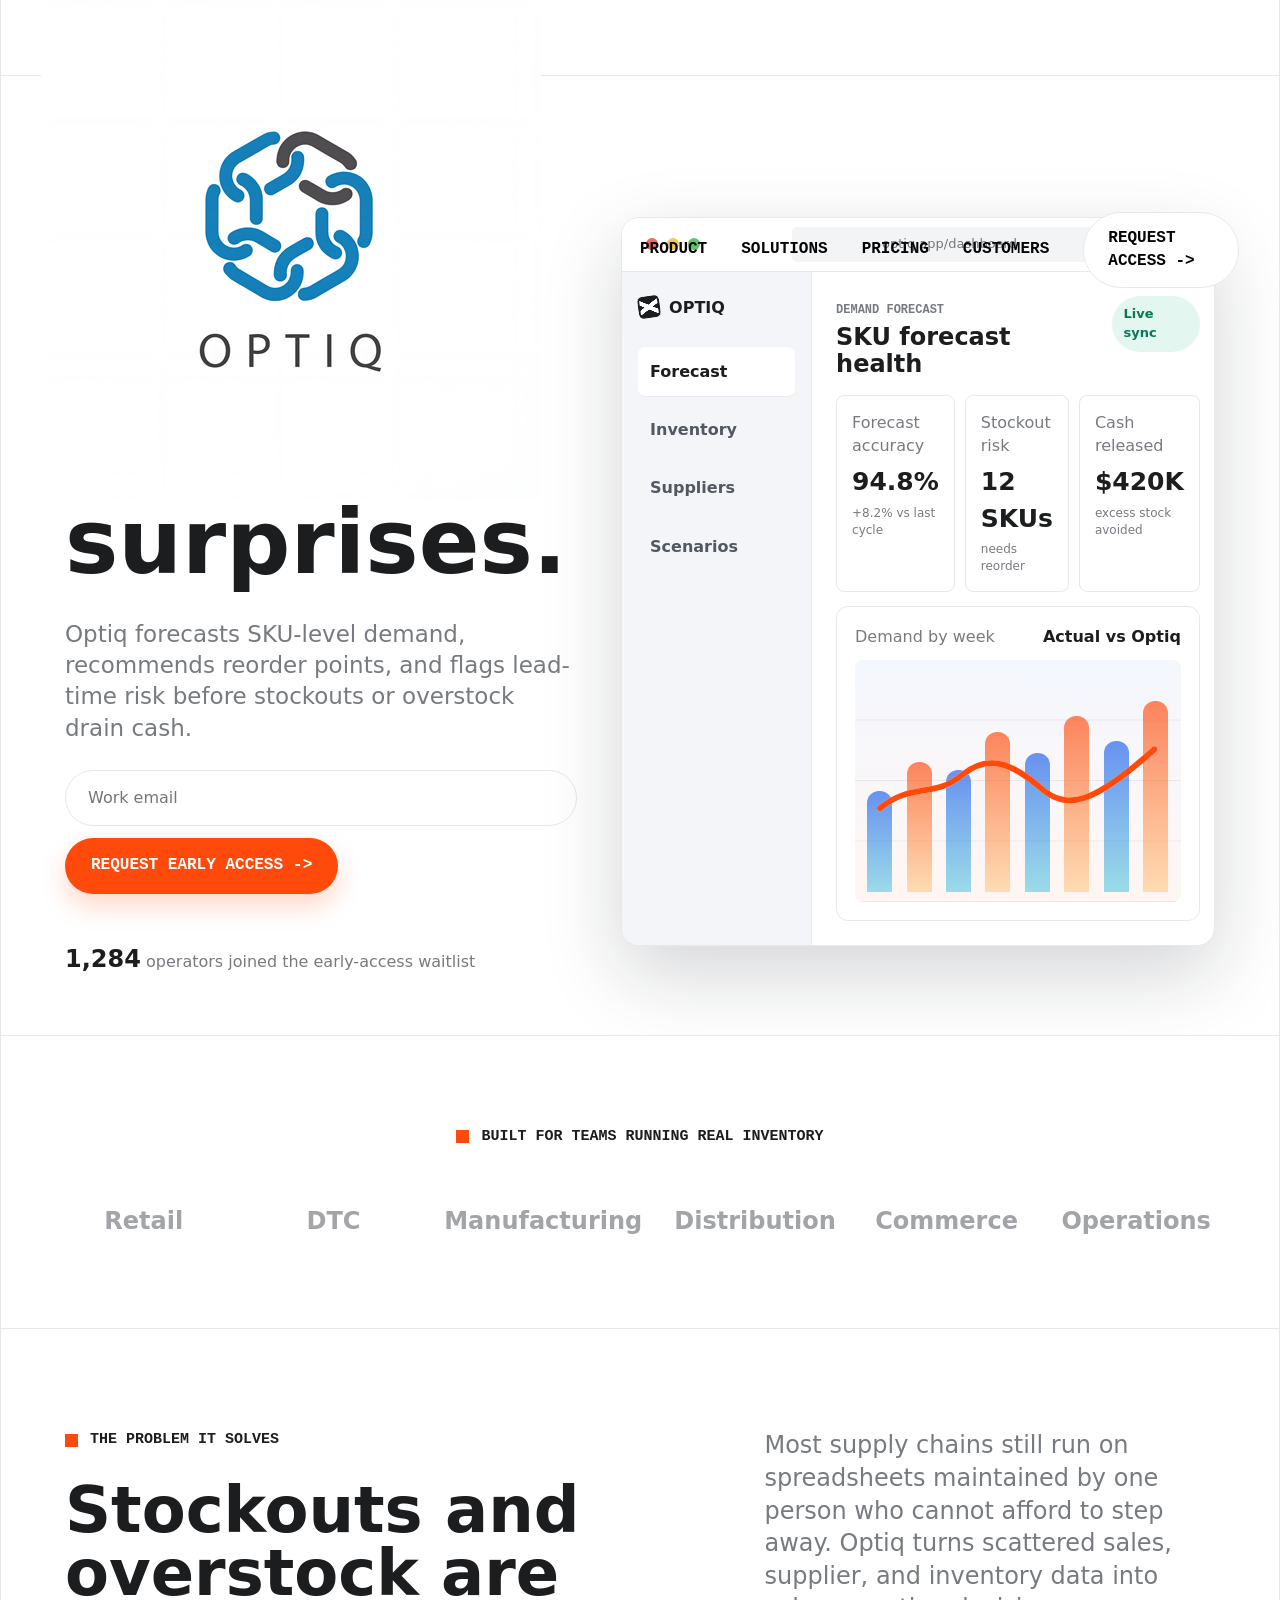
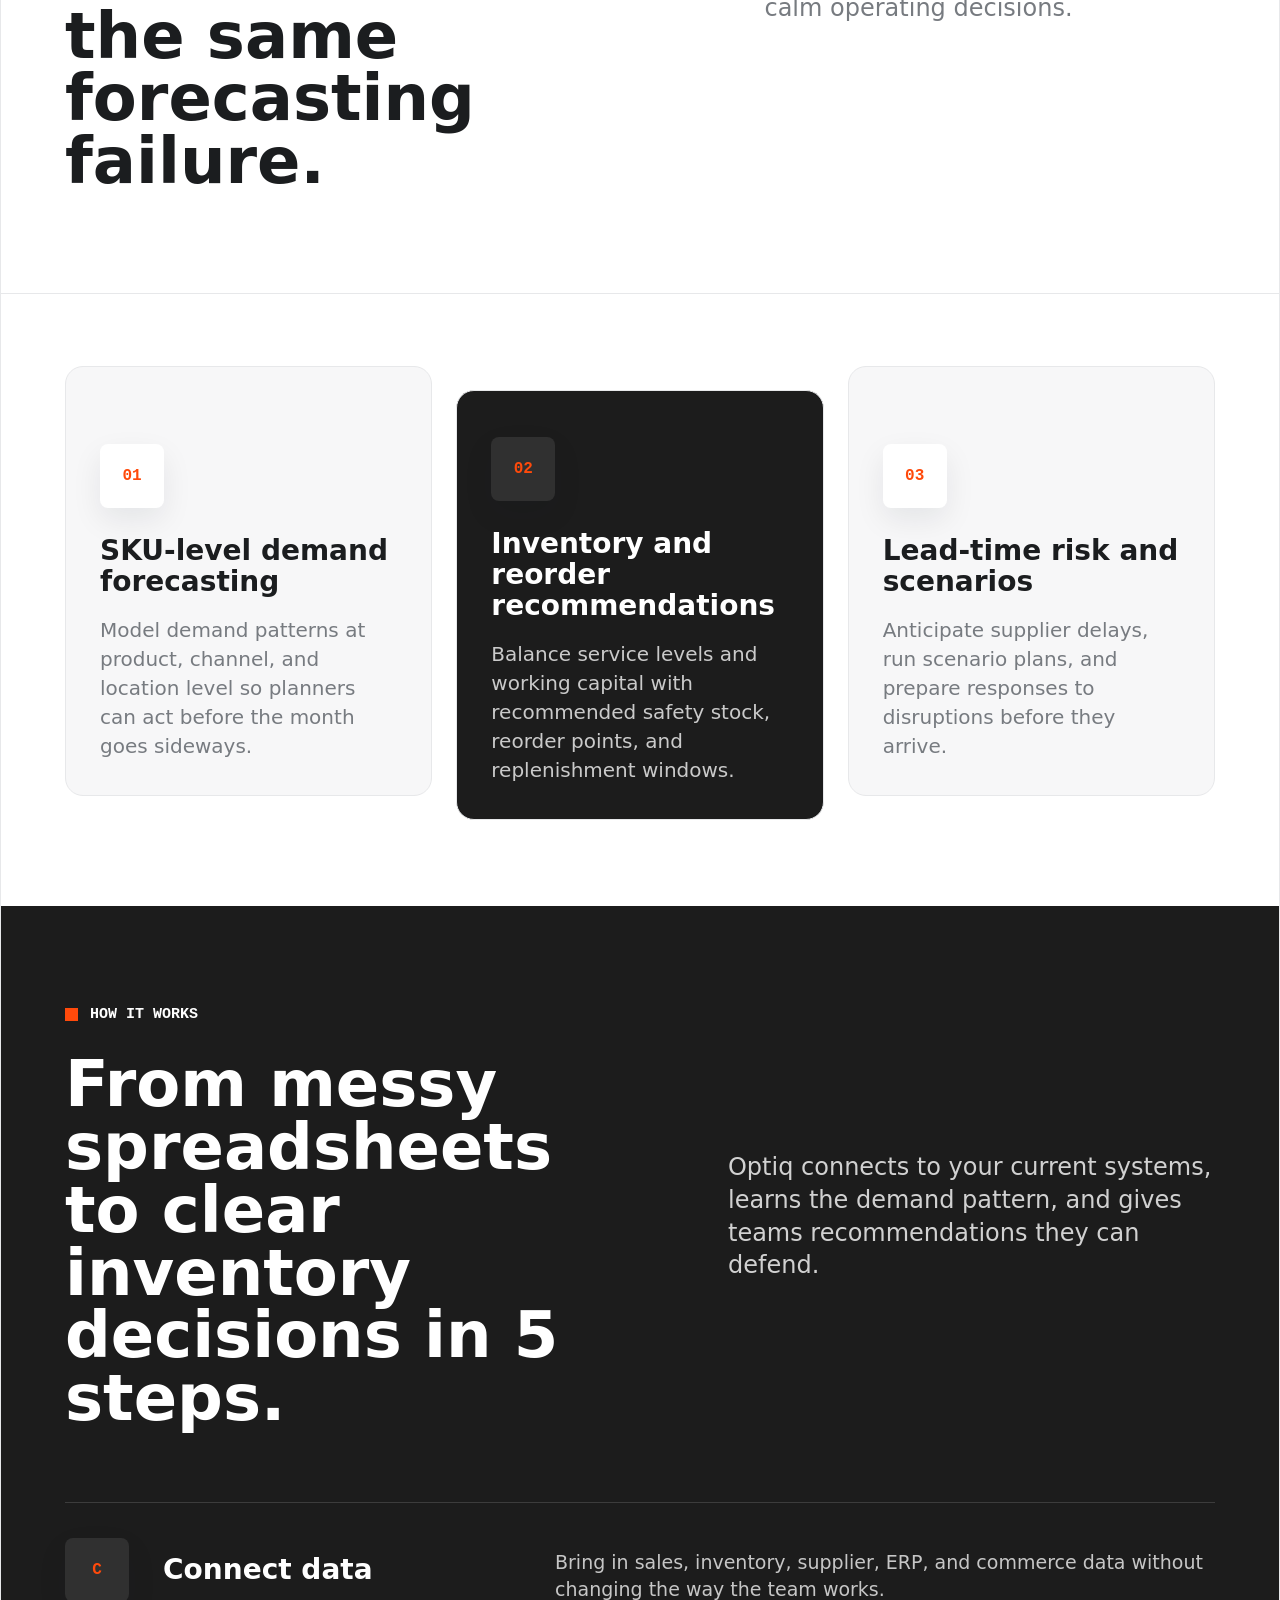
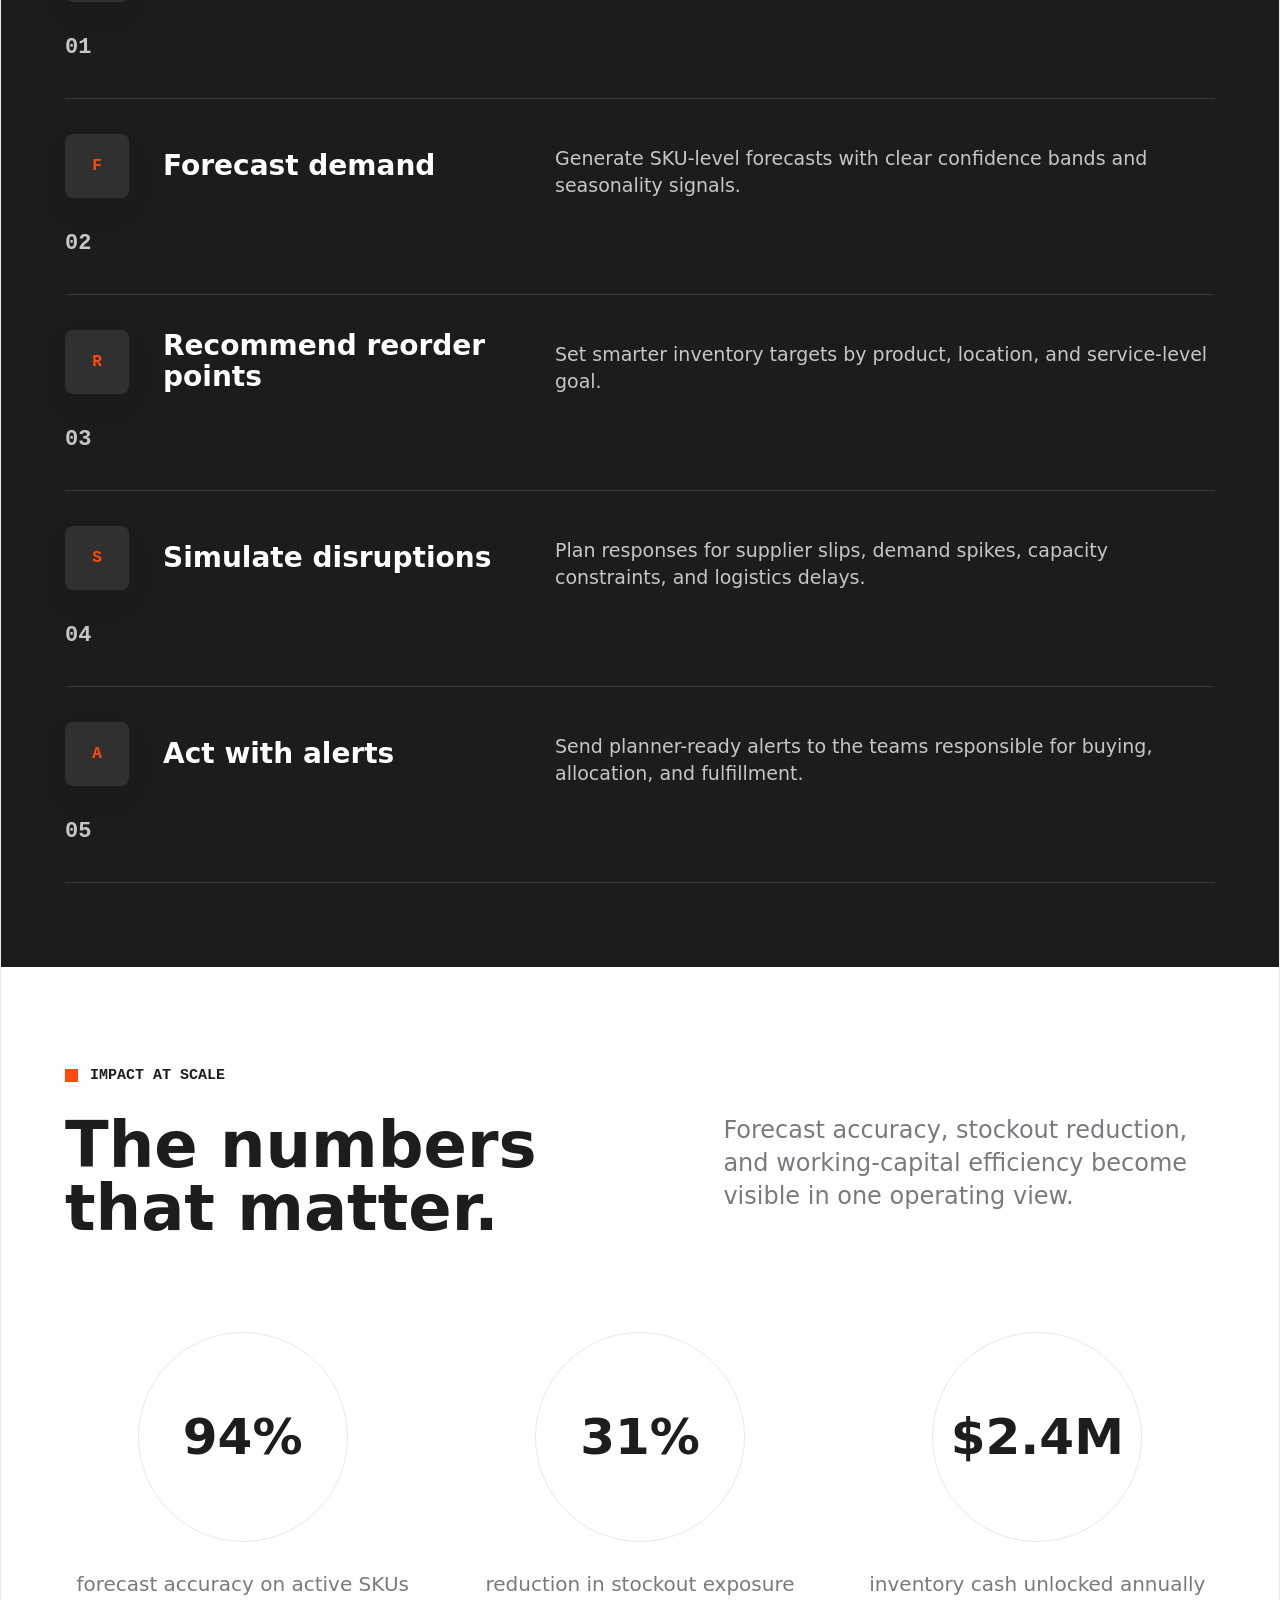
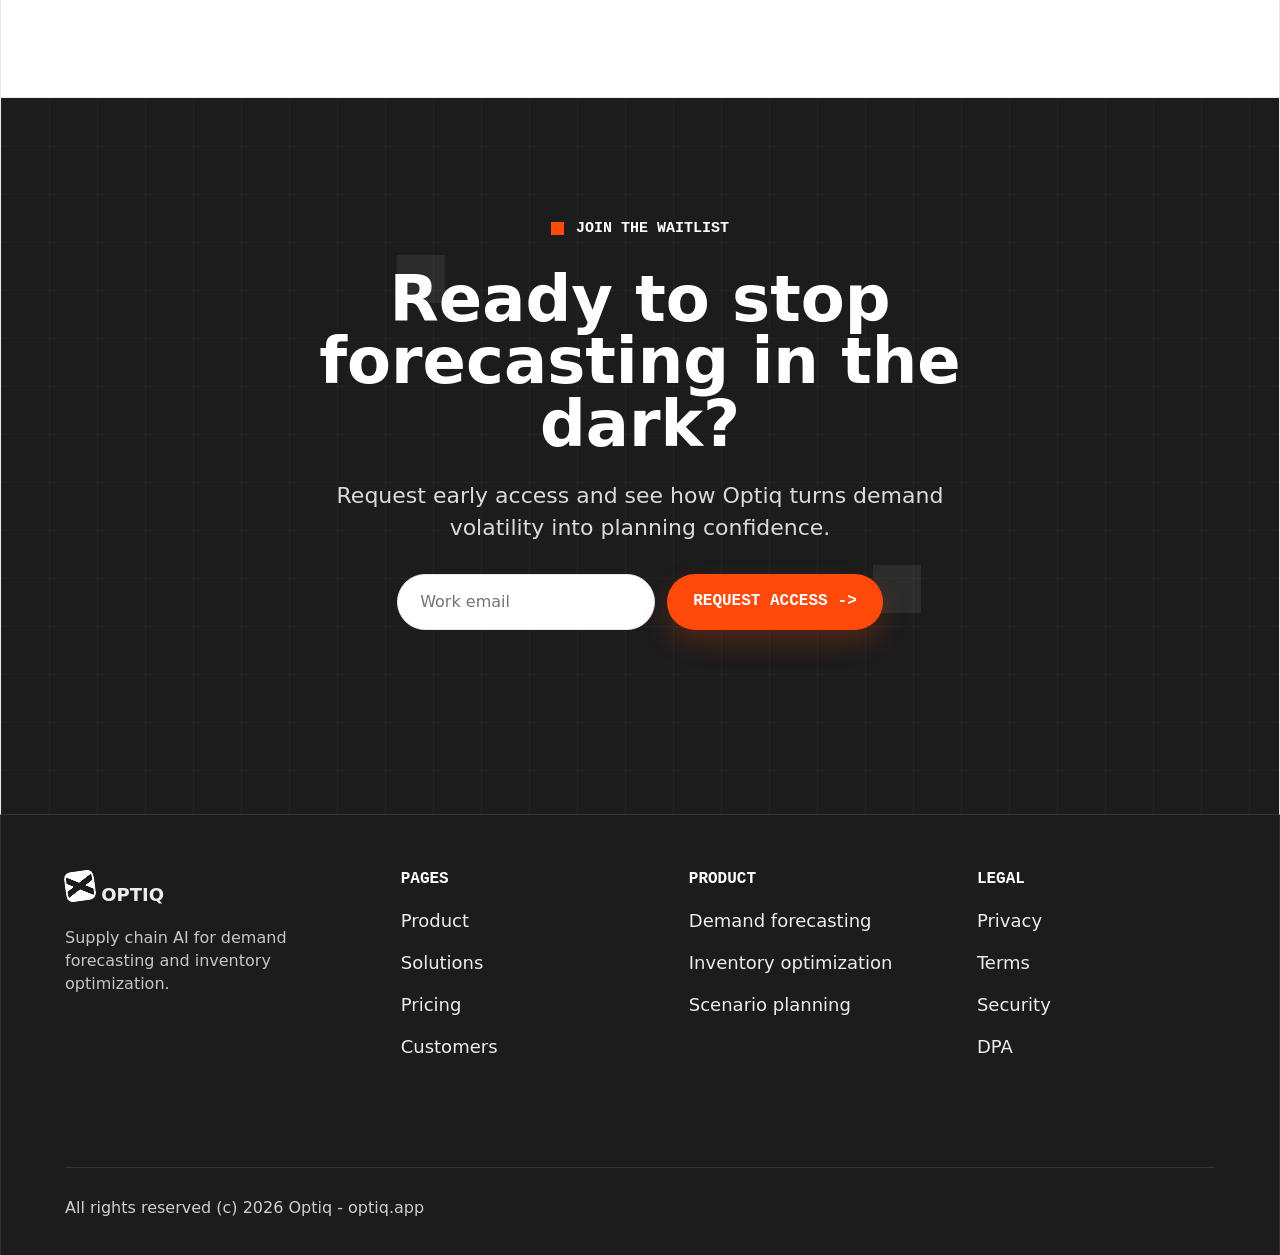
==== commit 69f7a0b8: "Update index.html" ====
--- a/index.html
+++ b/index.html
@@ -10,13 +10,13 @@
     <meta property="og:type" content="website">
     <meta property="og:url" content="https://optiq.app">
     <link rel="stylesheet" href="styles.css">
+<link rel="icon" type="image/png" href="Optiq-Logo.png">
   </head>
   <body>
     <header class="site-header" data-header>
       <a class="brand" href="index.html" aria-label="Optiq home">
-        <span class="brand-mark" aria-hidden="true"></span>
-        <span>OPTIQ</span>
-      </a>
+    <img src="Optiq-Logo.png" alt="Optiq Logo" class="logo">
+</a>
       <button class="menu-toggle" type="button" data-menu-toggle aria-label="Open menu" aria-expanded="false">
         <span></span>
         <span></span>
